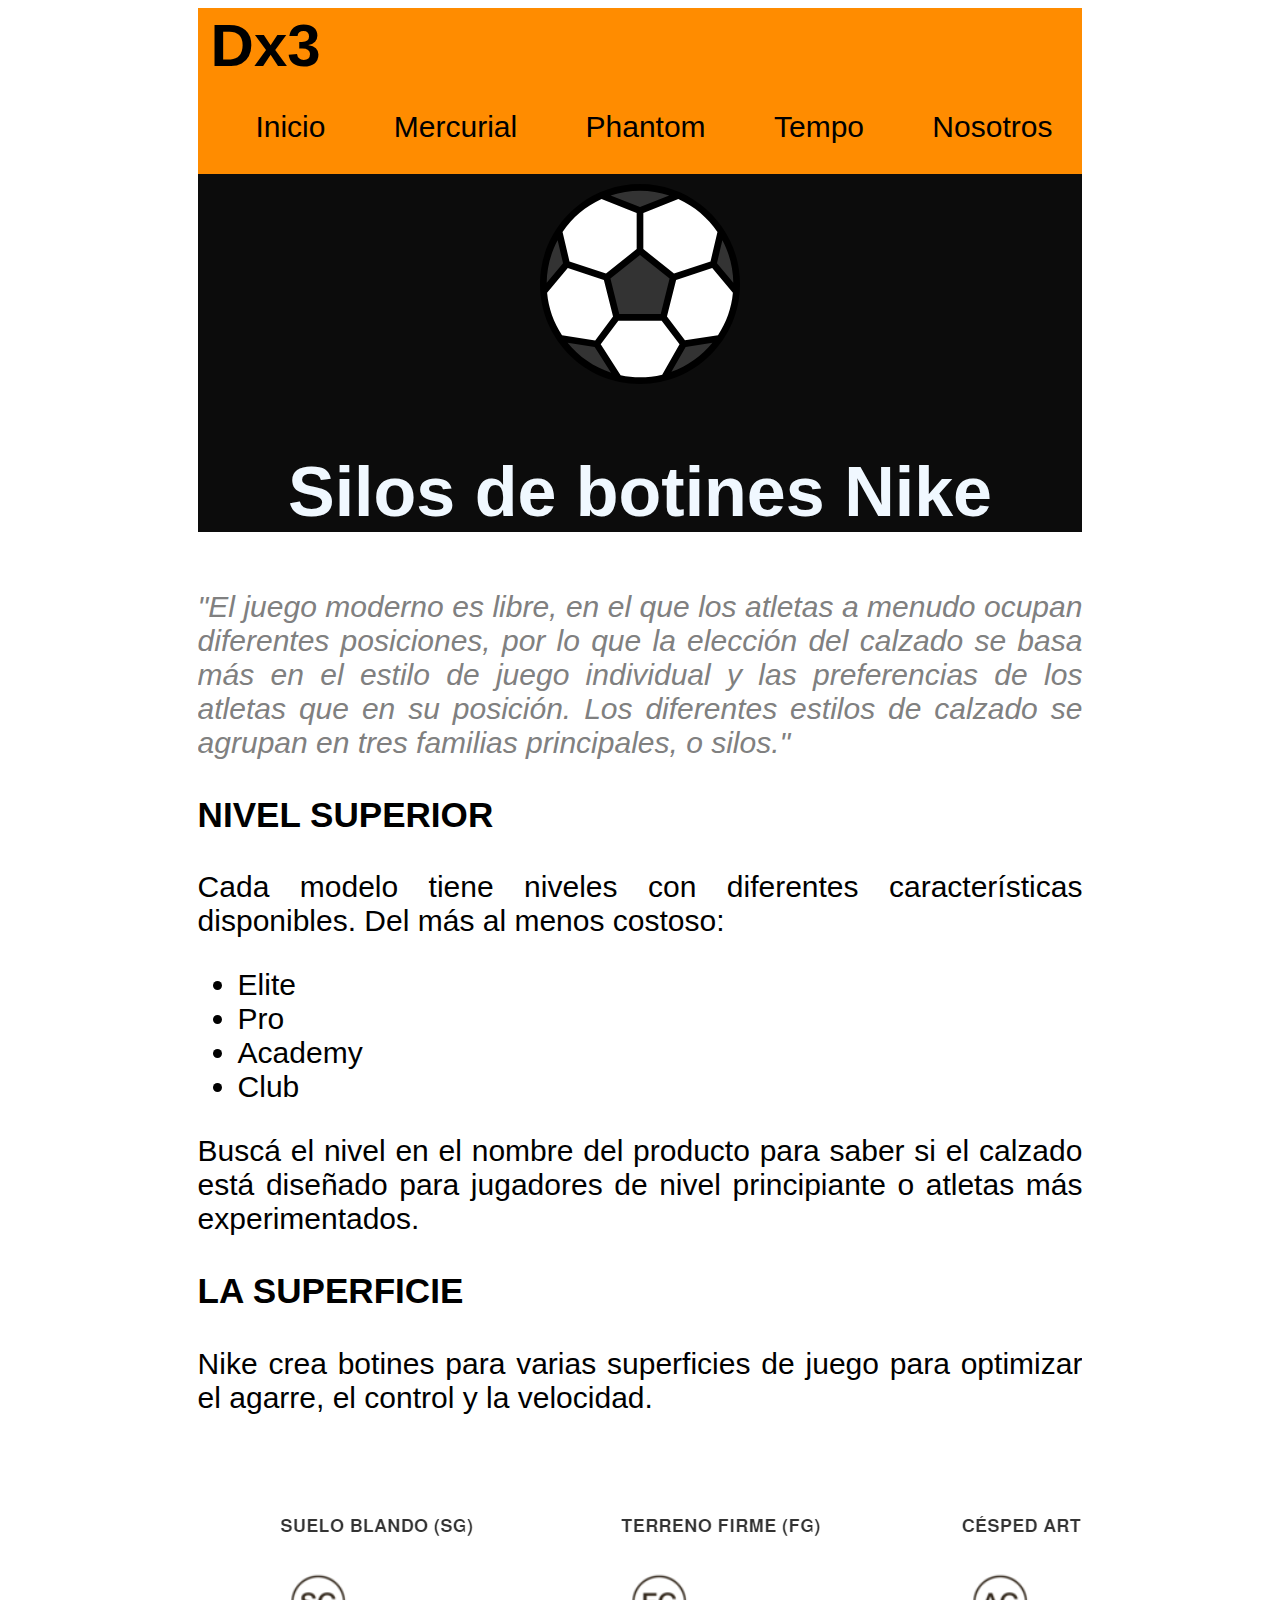
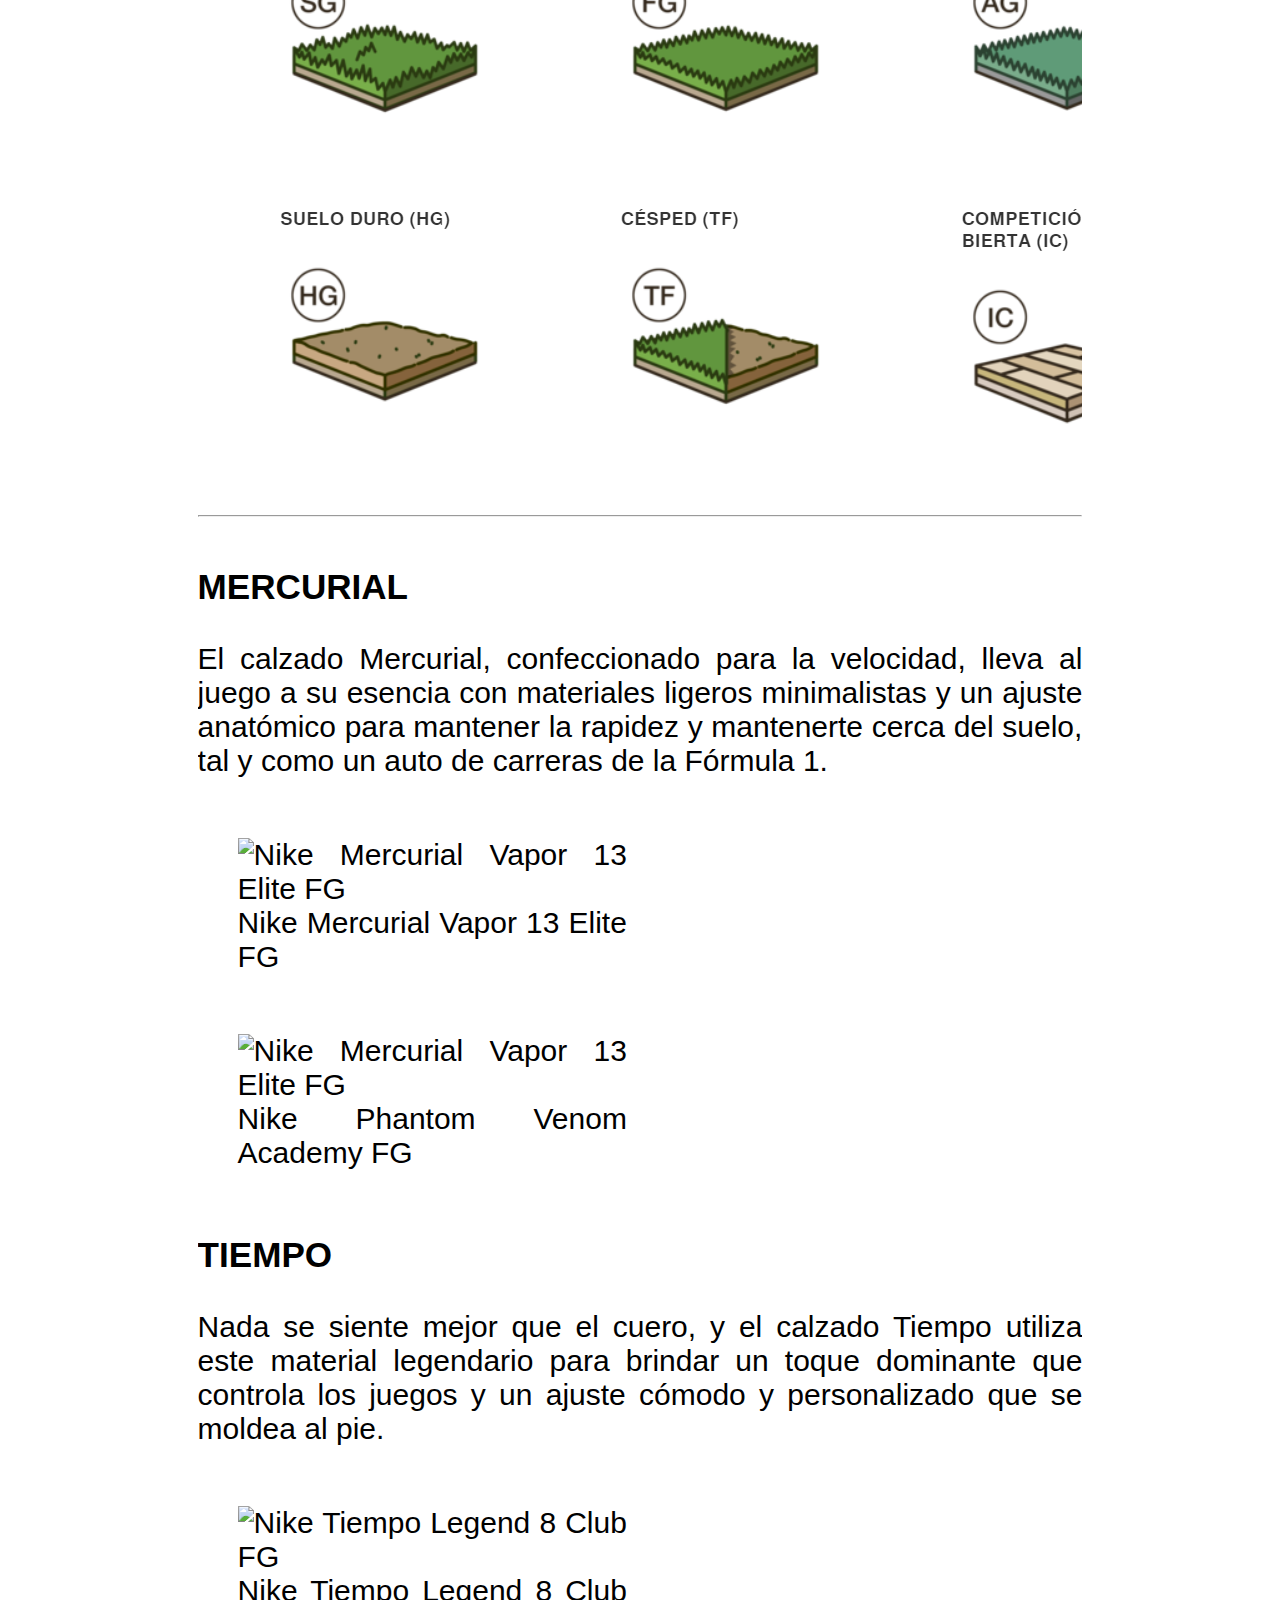
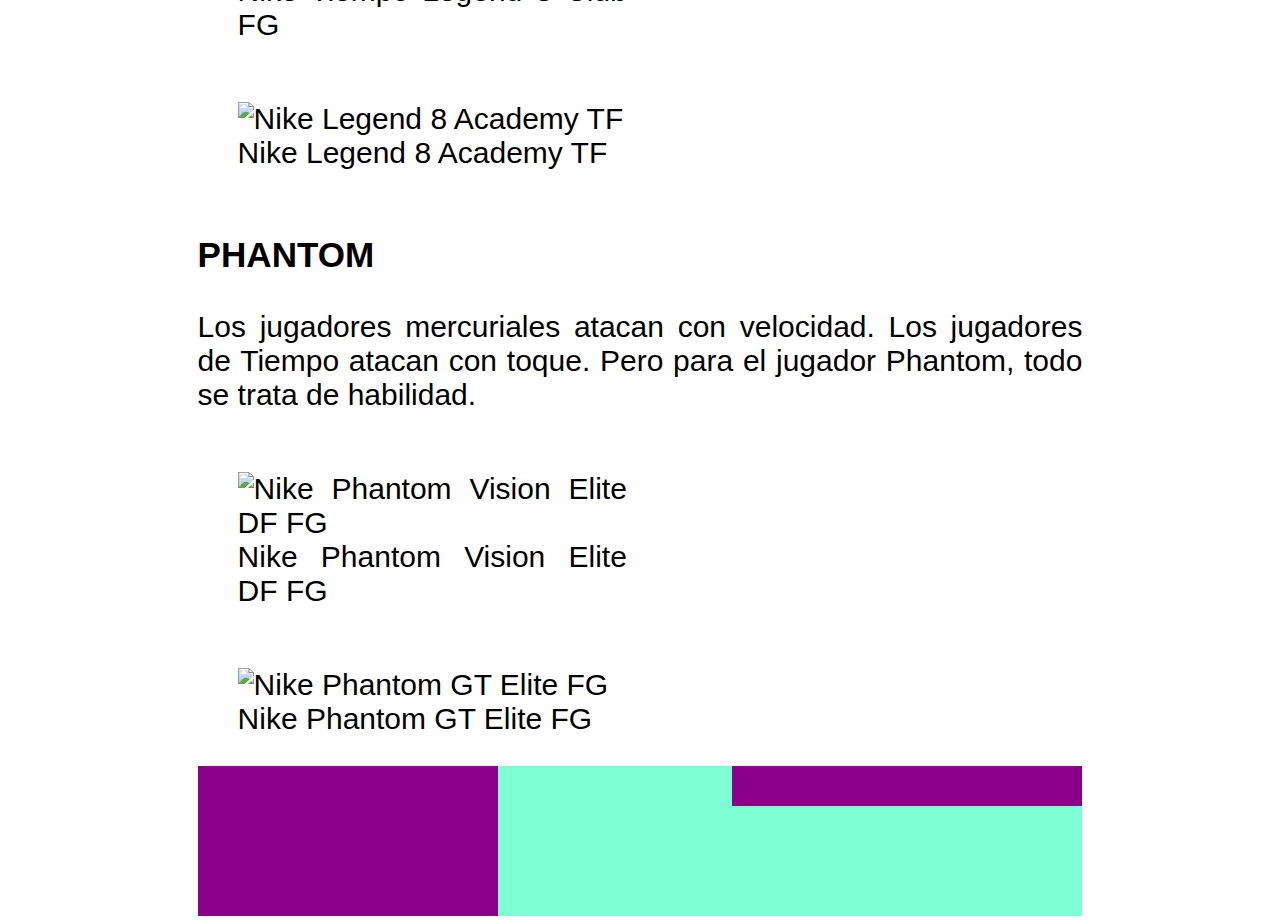
==== index.html @ 19eebcd5 "Add files via upload" ====
<!DOCTYPE html>
<html lang="en">

<head>
    <meta charset="UTF-8">
    <meta http-equiv="X-UA-Compatible" content="IE=edge">
    <meta name="viewport" content="width=device-width, initial-scale=1.0">
    <link rel="stylesheet" href="styles/main.css">
    <title>Document</title>
</head>

<body>
    <header>
        <div id="marca">
            <h1>Dx3</h1>
        </div>
        <div id="botonera">
            <ul>
                <li><a href="index.html">Inicio</a></li>
                <li><a href="mercurial.html">Mercurial</a></li>
                <li><a href="phantom.html">Phantom</a></li>
                <li><a href="tempo.html">Tempo</a></li>

                <li><a href="Contacto.html">Nosotros</a></li>

            </ul>
        </div>
    </header>

    <section id="inicio">
        <div id="banner">
            <img
                src="[data-uri]" />
            <h2>Silos de botines Nike</h2>
        </div>
        <div id="info">
            <p class="cursiva">"El juego moderno es libre, en el que los atletas a menudo ocupan diferentes posiciones,
                por lo que la
                elección del calzado se basa más en el estilo de juego individual y las preferencias de los atletas que
                en su posición. Los diferentes estilos de calzado se agrupan en tres familias principales, o silos."</p>
            <h3>NIVEL SUPERIOR</h3>
            <p>Cada modelo tiene niveles con diferentes características disponibles. Del más al menos costoso:</p>
            <ul>
                <li>Elite</li>
                <li>Pro</li>
                <li>Academy</li>
                <li>Club</li>
            </ul>
            <p>Buscá el nivel en el nombre del producto para saber si el calzado está diseñado para jugadores de nivel
                principiante o atletas más experimentados.</p>
            <h3>LA SUPERFICIE</h3>
            <p>Nike crea botines para varias superficies de juego para optimizar el agarre, el control y la velocidad.
            </p>
            <img src="img/superficies.png" alt="Superficies">
        </div>
        <hr>
        <article id="silos">

            <h3>MERCURIAL</h3>
            <p>El calzado Mercurial, confeccionado para la velocidad, lleva al juego a su esencia con materiales ligeros
                minimalistas y un ajuste anatómico para mantener la rapidez y mantenerte cerca del suelo, tal y como un
                auto de carreras de la Fórmula 1.</p>
            <figure>
                <img src="https://www.dexter.com.ar/on/demandware.static/-/Sites-dabra-catalog/default/dwea3cdd29/products/NI_AQ4176-906/NI_AQ4176-906-1.JPG"
                    alt="Nike Mercurial Vapor 13 Elite FG">
                <figcaption>Nike Mercurial Vapor 13 Elite FG</figcaption>
            </figure>
            <figure>
                <img src="https://tiendafutbol.net/wp-content/uploads/2020/07/137367110.jpg"
                    alt="Nike Mercurial Vapor 13 Elite FG">
                <figcaption>Nike Phantom Venom Academy FG</figcaption>
            </figure>

        </article>

        <article id="silos">

            <h3>TIEMPO</h3>
            <p>Nada se siente mejor que el cuero, y el calzado Tiempo utiliza este material legendario para brindar un
                toque dominante que controla los juegos y un ajuste cómodo y personalizado que se moldea al pie.</p>
            <figure>
                <img src="https://http2.mlstatic.com/D_NQ_NP_688817-MLA45510312447_042021-O.webp"
                    alt="Nike Tiempo Legend 8 Club FG">
                <figcaption>Nike Tiempo Legend 8 Club FG</figcaption>
            </figure>
            <figure>
                <img src="https://http2.mlstatic.com/D_NQ_NP_644975-MLA46257847591_062021-O.webp"
                    alt="Nike Legend 8 Academy TF">
                <figcaption>Nike Legend 8 Academy TF</figcaption>
            </figure>

        </article>

        <article id="silos">

            <h3>PHANTOM</h3>
            <p>Los jugadores mercuriales atacan con velocidad. Los jugadores de Tiempo atacan con toque. Pero para el
                jugador Phantom, todo se trata de habilidad. </p>
            <figure>
                <img src="https://www.dexter.com.ar/on/demandware.static/-/Sites-dabra-catalog/default/dw5e87ab8f/products/NI_AO3262-410/NI_AO3262-410-1.JPG"
                    alt="Nike Phantom Vision Elite DF FG">
                <figcaption>Nike Phantom Vision Elite DF FG</figcaption>
            </figure>
            <figure>
                <img src="https://www.dexter.com.ar/on/demandware.static/-/Sites-dabra-catalog/default/dw59963629/products/NI_CK8439-160/NI_CK8439-160-1.JPG"
                    alt="Nike Phantom GT Elite FG">
                <figcaption>Nike Phantom GT Elite FG</figcaption>
            </figure>

        </article>
    </section>

    <footer>
        <div id="datos"></div>
        <nav id="redes"></nav>
    </footer>

</body>

</html>
---- styles/main.css ----
body{
    font-size: 30px;
    font-family: Verdana, Geneva, Tahoma, sans-serif;
    text-align: justify;
}
header, section, footer{
    width: 70%;
    overflow: auto;
    margin: auto;
}
header{
    background-color: darkorange;
}
#marca{
    float: left;
}
#marca h1{
    margin: 0;
    padding-top: 3px;
    padding-left: 13px;
}
#botonera{
    float: right;
}
#botonera ul{
    margin: 0;
    padding: 0;
    list-style: none;
}

#botonera ul li{
    display: inline;
}
#botonera ul li a{
    display:inline-block;
    padding: 30px ;
    text-decoration: none;
    color: black;
}
#botonera ul li a:hover{
    background-color: rgb(12, 12, 12);
    color: aliceblue;
}
#banner {
    /* height: 300px; */
    box-sizing: border-box;
    background-color: rgb(12, 12, 12);
}
.cursiva{
    font-style: italic;
    color: grey;
}
#banner img{
    width: 200px;
    display:block;
    margin:auto;
    padding-top: 10px;
    padding-bottom: 10px;
}
#banner h2{
    text-align: center;
    font-size: 70px;
    color: aliceblue;
}
#silos{
    overflow: hidden;
}
#caracteristicas{
    overflow: hidden;
}
#silos figure{
    float: left;
    width: 44%;
}
#silos figure img{
    width: 100%;
}
#datos {
    width: 300px;
    height: 150px;
    background-color: darkmagenta;
    float: left;
  }
  #redes {
    width: 350px;
    height: 40px;
    background-color: darkmagenta;
    float: right;
  }
  footer{
      background-color: aquamarine;
  }
  #info{
      width: 100%;
  }
#video{
    margin-left: 30%;
}
#txt-carac{
    float: left;
    width: 70%;
}
#img-carac{
    width: 30%;
    float: right;
}
#img-carac img{
    width: 100%;
}
#comprar{
    display: flex;
    flex-direction: row;
}
.card {
    display: flex;
    flex-direction: column;
    box-shadow: 0 4px 8px 0 rgba(0, 0, 0, 0.2);
    max-width: 300px;
    margin: 20px;
    text-align: center;
  }
  
  .price {
    color: grey;
    font-size: 22px;
  }
  .card a {
    border: none;
    outline: 0;
    padding-top: 12px;
    padding-bottom: 12px;
    color: white;
    background-color: #000;
    text-align: center;
    cursor: pointer;
    width: 100%;
    font-size: 18px;
  }
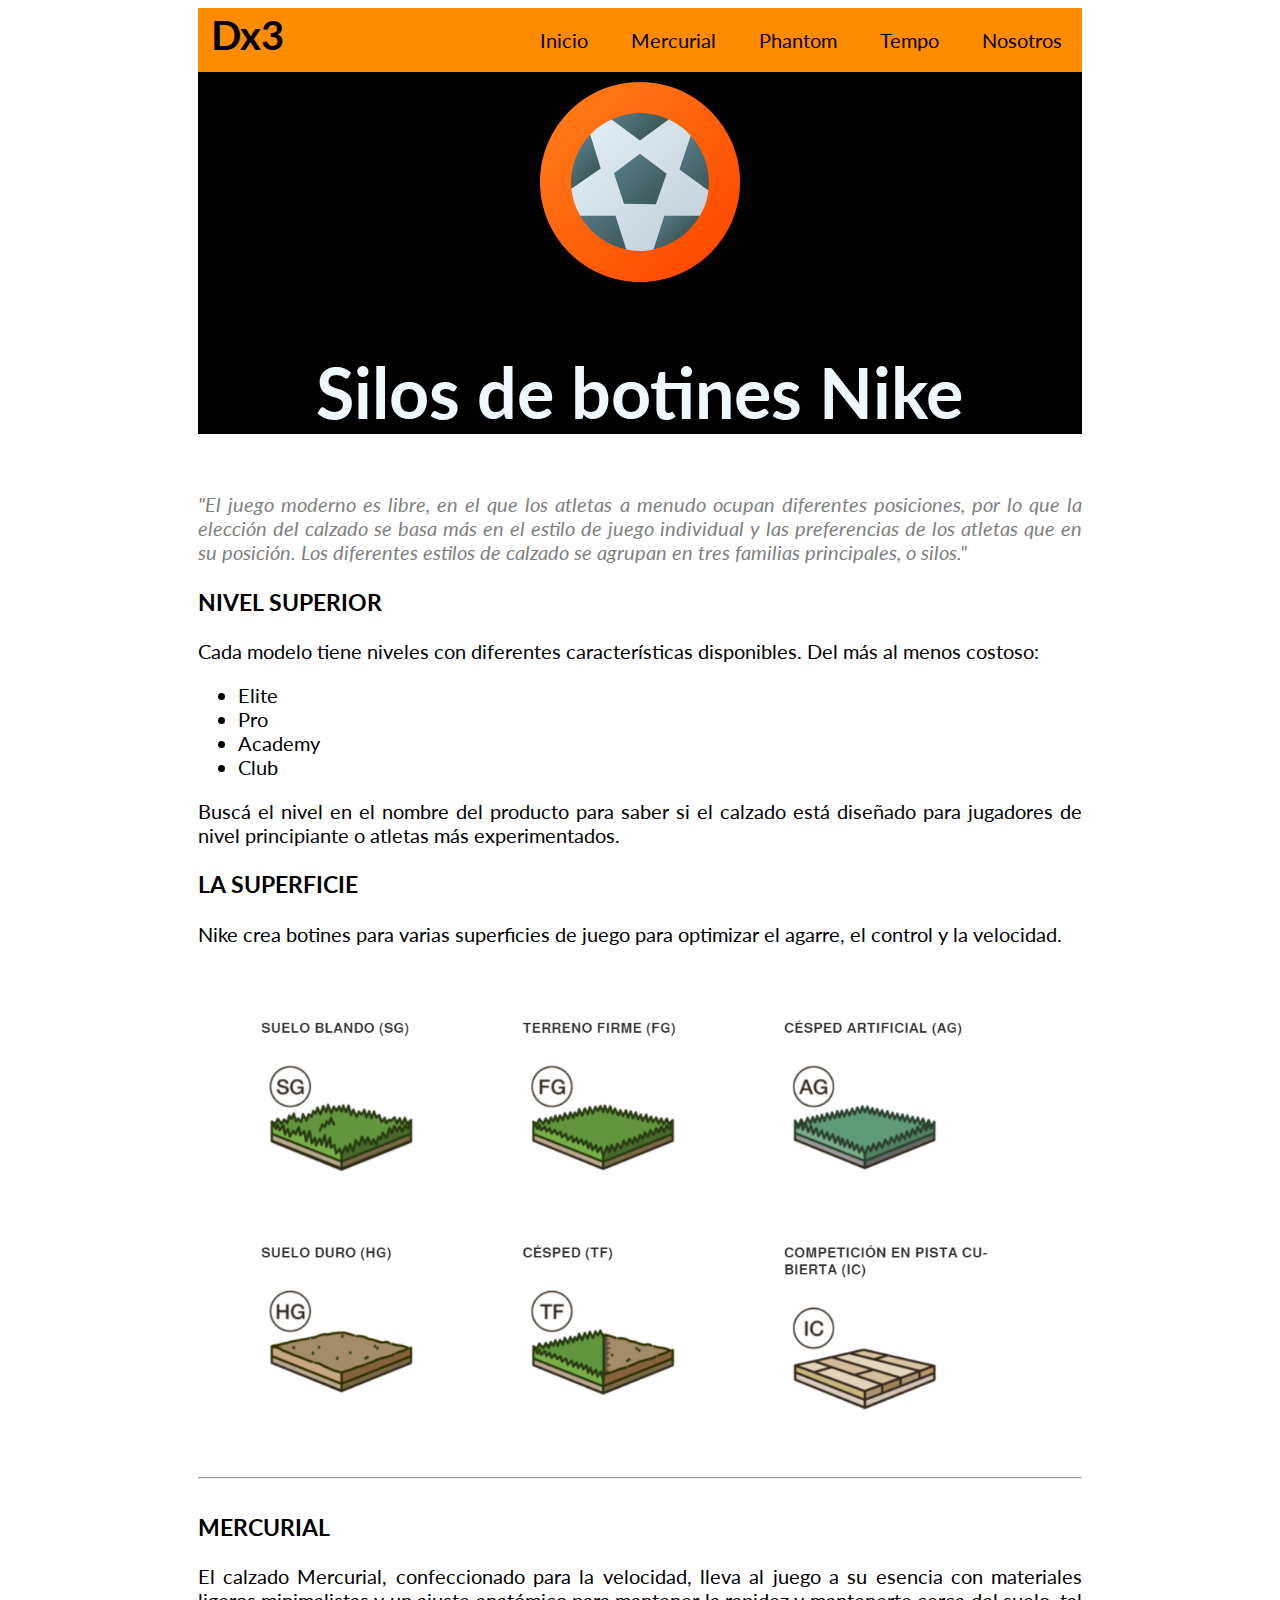
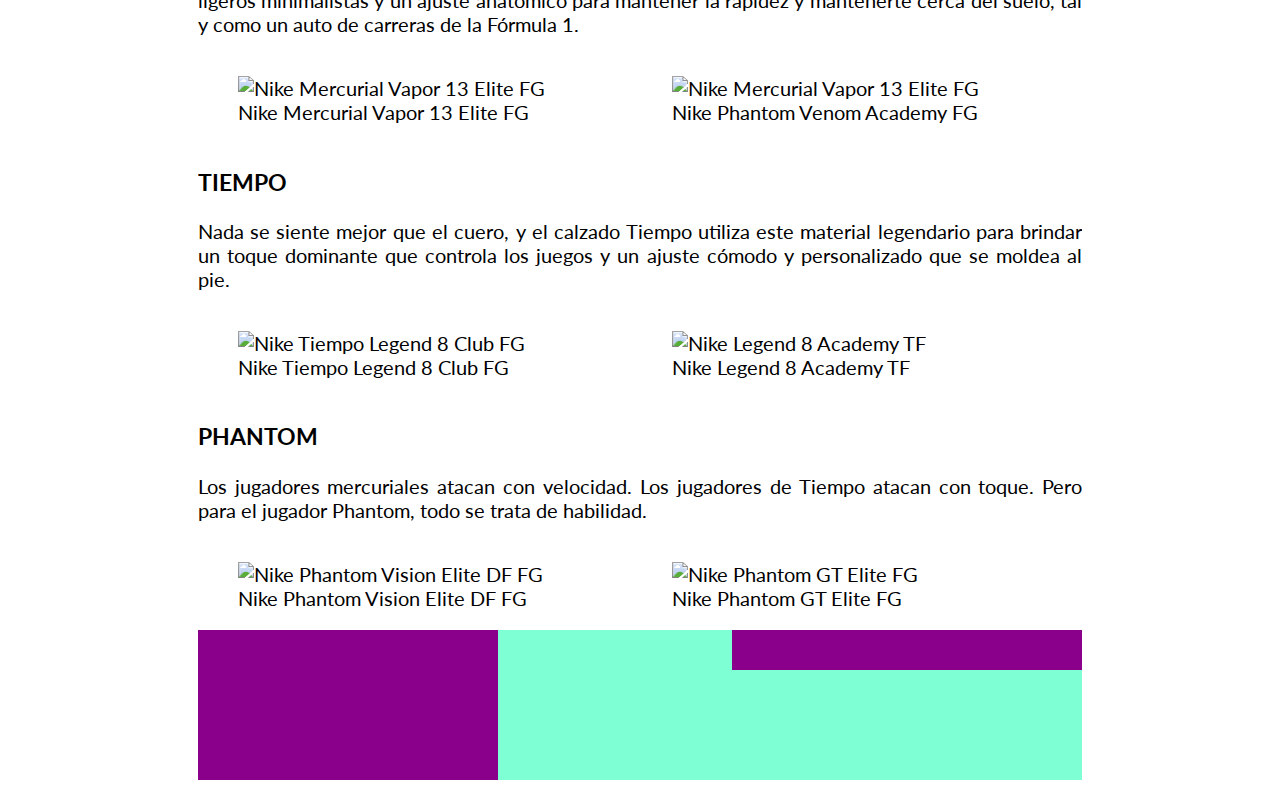
==== commit 17f208a0: "Add files via upload" ====
--- a/index.html
+++ b/index.html
@@ -29,8 +29,7 @@
 
     <section id="inicio">
         <div id="banner">
-            <img
-                src="[data-uri]" />
+            <img src="[data-uri]" />
             <h2>Silos de botines Nike</h2>
         </div>
         <div id="info">
@@ -51,7 +50,10 @@
             <h3>LA SUPERFICIE</h3>
             <p>Nike crea botines para varias superficies de juego para optimizar el agarre, el control y la velocidad.
             </p>
-            <img src="img/superficies.png" alt="Superficies">
+            <div id="img-superficies">
+                <img src="img/superficies.png" alt="Superficies">
+
+            </div>
         </div>
         <hr>
         <article id="silos">
--- a/styles/main.css
+++ b/styles/main.css
@@ -1,6 +1,7 @@
+@import url('https://fonts.googleapis.com/css2?family=Lato:wght@100;400&display=swap');
 body{
-    font-size: 30px;
-    font-family: Verdana, Geneva, Tahoma, sans-serif;
+    font-size: 20px;
+    font-family: 'Lato', sans-serif;
     text-align: justify;
 }
 header, section, footer{
@@ -20,6 +21,7 @@
     padding-left: 13px;
 }
 #botonera{
+    font-size: 10px;
     float: right;
 }
 #botonera ul{
@@ -27,24 +29,27 @@
     padding: 0;
     list-style: none;
 }
-
+#img-superficies img{
+    width: 100%;
+}
 #botonera ul li{
     display: inline;
 }
 #botonera ul li a{
+    font-size: 20px;
     display:inline-block;
-    padding: 30px ;
+    padding: 20px ;
     text-decoration: none;
     color: black;
 }
 #botonera ul li a:hover{
-    background-color: rgb(12, 12, 12);
+    background-color: rgb(0, 0, 0);
     color: aliceblue;
 }
 #banner {
     /* height: 300px; */
     box-sizing: border-box;
-    background-color: rgb(12, 12, 12);
+    background-color: rgb(0, 0, 0);
 }
 .cursiva{
     font-style: italic;
@@ -70,7 +75,7 @@
 }
 #silos figure{
     float: left;
-    width: 44%;
+    width: 40%;
 }
 #silos figure img{
     width: 100%;
@@ -94,35 +99,54 @@
       width: 100%;
   }
 #video{
-    margin-left: 30%;
+    width: 100%;
 }
-#txt-carac{
-    float: left;
-    width: 70%;
+#txt-carac p{
+    text-align:justify;
 }
 #img-carac{
-    width: 30%;
-    float: right;
+    margin-left: 15px;
+    /* margin-bottom: 10px; */
+    margin-top: 30px;
+    width: 55%;
+    float: right; 
+    
 }
 #img-carac img{
     width: 100%;
 }
 #comprar{
+    padding-left: 10%;
+    padding-right: 10%;
     display: flex;
-    flex-direction: row;
+    flex-flow: row wrap;
+    column-gap: 10%;
+    row-gap: 20px;
+    vertical-align: middle;
+}
+#comprar>div{
+    width: 45%;
 }
 .card {
+    background-color: #f8f4f4;
     display: flex;
     flex-direction: column;
     box-shadow: 0 4px 8px 0 rgba(0, 0, 0, 0.2);
-    max-width: 300px;
-    margin: 20px;
     text-align: center;
+  }
+  .card h3{
+      margin-top: 0;
+  }
+  .card p{
+      height: 70px;
+      font-size: 15px;
   }
   
   .price {
     color: grey;
     font-size: 22px;
+    margin-bottom: 0%;
+    margin-top: 0%;
   }
   .card a {
     border: none;
@@ -135,4 +159,5 @@
     cursor: pointer;
     width: 100%;
     font-size: 18px;
+    text-decoration: none;
   }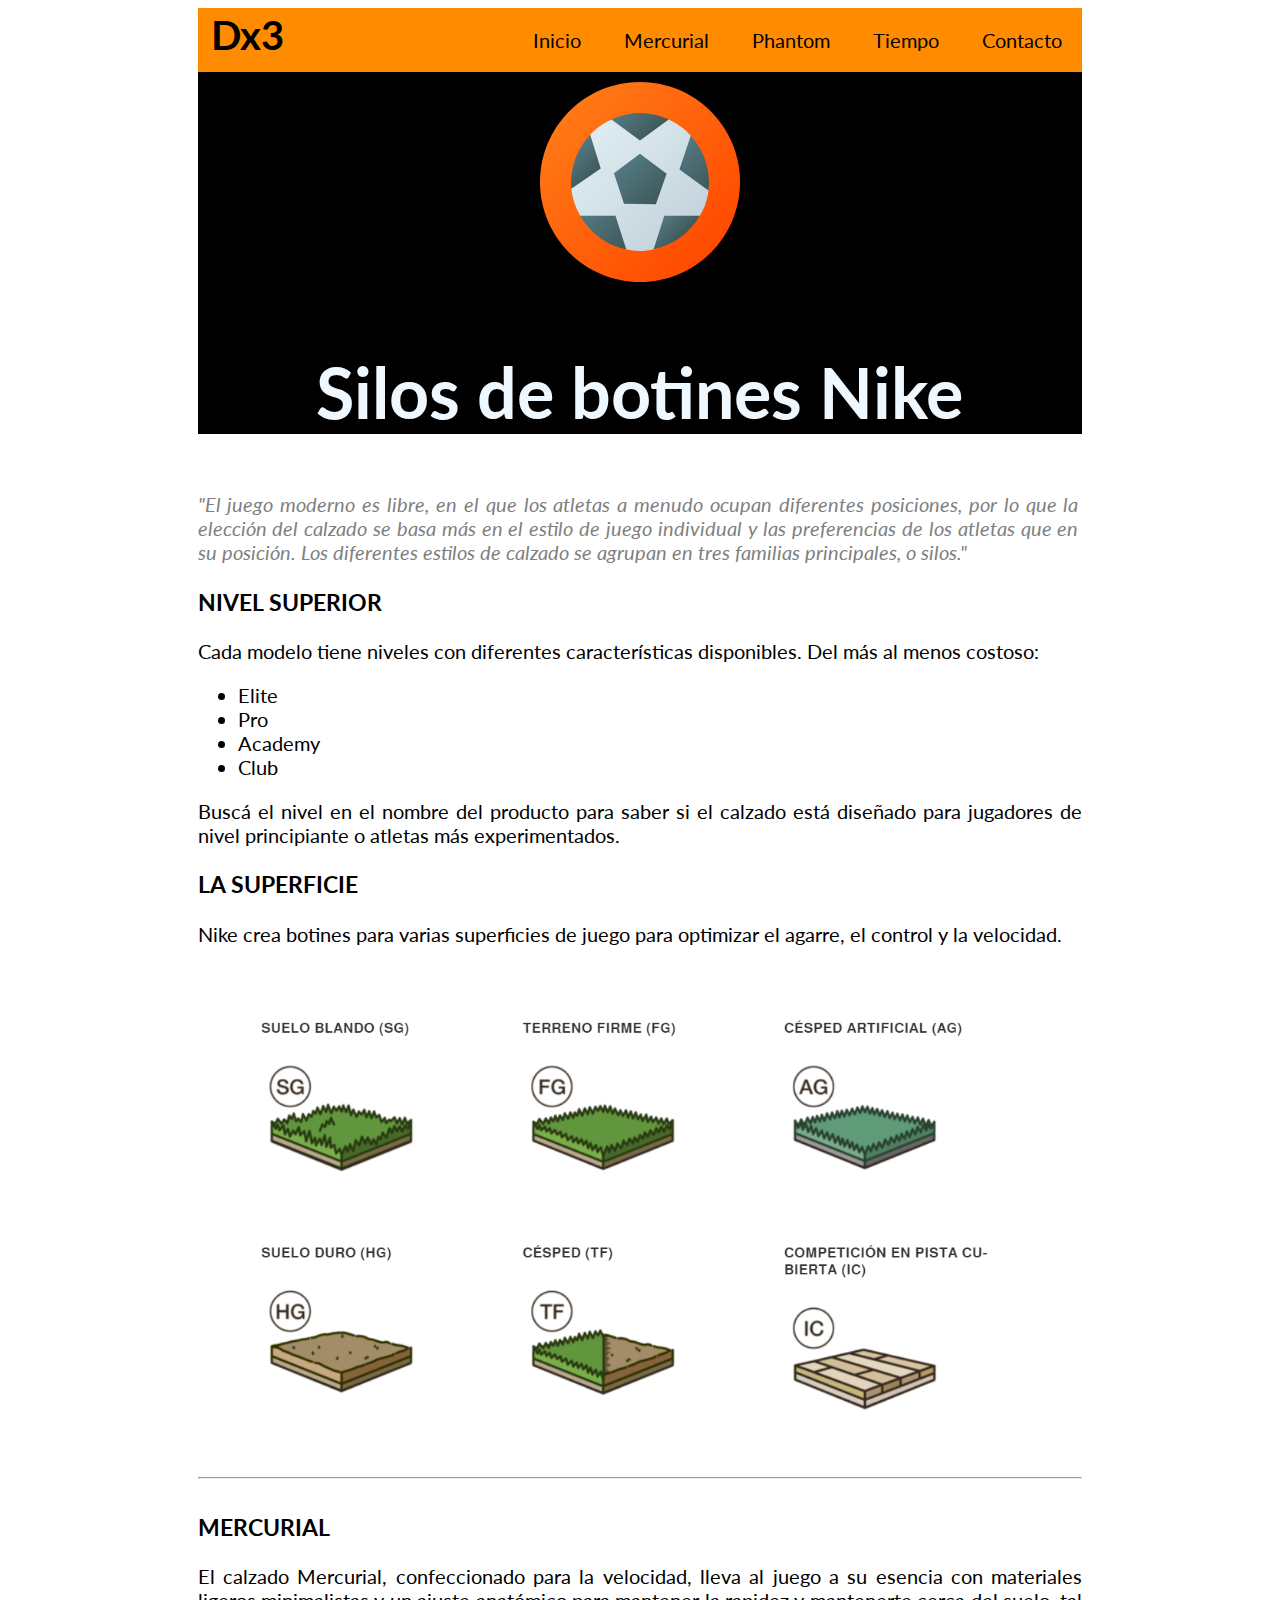
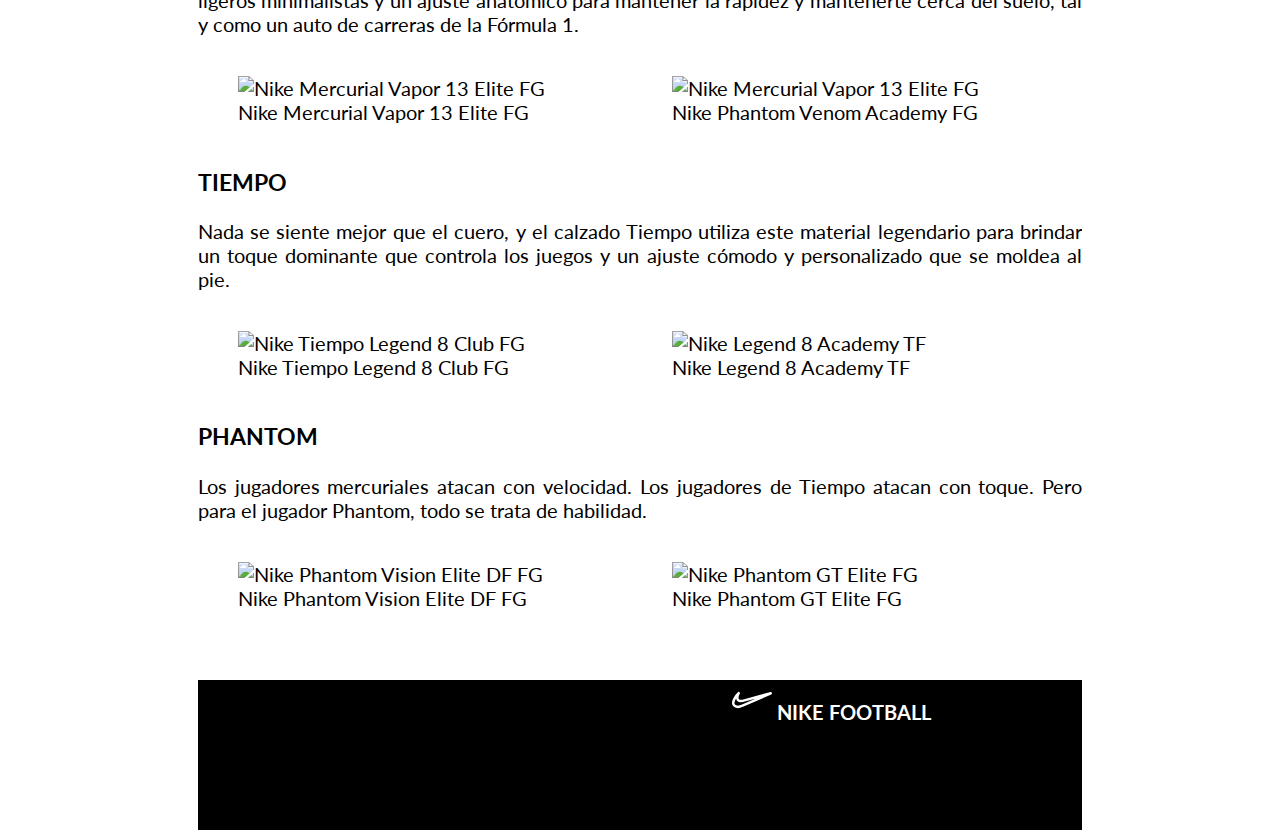
==== commit 47fa9158: "ultimos cambios" ====
--- a/index.html
+++ b/index.html
@@ -3,10 +3,12 @@
 
 <head>
     <meta charset="UTF-8">
+    <link rel="icon" href="https://image.flaticon.com/icons/png/512/1099/1099672.png">
     <meta http-equiv="X-UA-Compatible" content="IE=edge">
     <meta name="viewport" content="width=device-width, initial-scale=1.0">
     <link rel="stylesheet" href="styles/main.css">
-    <title>Document</title>
+    
+    <title>Dx3</title>
 </head>
 
 <body>
@@ -19,9 +21,9 @@
                 <li><a href="index.html">Inicio</a></li>
                 <li><a href="mercurial.html">Mercurial</a></li>
                 <li><a href="phantom.html">Phantom</a></li>
-                <li><a href="tempo.html">Tempo</a></li>
+                <li><a href="tiempo.html">Tiempo</a></li>
 
-                <li><a href="Contacto.html">Nosotros</a></li>
+                <li><a href="contacto.html">Contacto</a></li>
 
             </ul>
         </div>
@@ -113,8 +115,11 @@
     </section>
 
     <footer>
-        <div id="datos"></div>
-        <nav id="redes"></nav>
+        <nav id="redes">
+            <a href="https://www.nike.com/soccer" target="_blank"><img src="[data-uri]" />
+                <h4>NIKE FOOTBALL</h4>
+            </a>
+        </nav>
     </footer>
 
 </body>
--- a/styles/main.css
+++ b/styles/main.css
@@ -1,163 +1,244 @@
-@import url('https://fonts.googleapis.com/css2?family=Lato:wght@100;400&display=swap');
-body{
-    font-size: 20px;
-    font-family: 'Lato', sans-serif;
-    text-align: justify;
-}
-header, section, footer{
-    width: 70%;
+@import url("https://fonts.googleapis.com/css2?family=Lato:wght@100;400&display=swap");
+body {
+  font-size: 20px;
+  font-family: "Lato", sans-serif;
+  text-align: justify;
+}
+header,
+section,
+footer {
+  width: 70%;
+  overflow: auto;
+  margin: auto;
+}
+footer {
+  margin-top: 50px;
+}
+header {
+  background-color: darkorange;
+}
+#marca {
+  float: left;
+}
+#marca h1 {
+  margin: 0;
+  padding-top: 3px;
+  padding-left: 13px;
+}
+#botonera {
+  font-size: 10px;
+  float: right;
+}
+#botonera ul {
+  margin: 0;
+  padding: 0;
+  list-style: none;
+}
+#img-superficies img {
+  width: 100%;
+}
+#botonera ul li {
+  display: inline;
+}
+#botonera ul li a {
+  font-size: 20px;
+  display: inline-block;
+  padding: 20px;
+  text-decoration: none;
+  color: black;
+}
+#botonera ul li a:hover {
+  background-color: rgb(0, 0, 0);
+  color: aliceblue;
+}
+#banner {
+  /* height: 300px; */
+  box-sizing: border-box;
+  background-color: rgb(0, 0, 0);
+}
+.cursiva {
+  font-style: italic;
+  color: grey;
+  padding-right: 4px;
+}
+#banner img {
+  width: 200px;
+  display: block;
+  margin: auto;
+  padding-top: 10px;
+  padding-bottom: 10px;
+}
+#banner h2 {
+  text-align: center;
+  font-size: 70px;
+  color: aliceblue;
+}
+#silos {
+  overflow: hidden;
+}
+#caracteristicas {
+  overflow: hidden;
+}
+#silos figure {
+  float: left;
+  width: 40%;
+}
+#silos figure img {
+  width: 100%;
+}
+
+#redes {
+  width: 350px;
+  height: 40px;
+  float: right;
+}
+#redes a{
+    display: inline-block;
+    text-decoration: none;
+    color: white;
+}
+#redes img{
+    height: 40px;
+}
+#redes h4{
+    margin: 0;
+    padding: 0;
+    display: inline-block;
+}
+footer {
+    height: 150px;
+  background-color: black;
+}
+#info {
+  width: 100%;
+}
+#video {
+  width: 100%;
+}
+#txt-carac p {
+  text-align: justify;
+}
+#img-carac {
+  margin-left: 15px;
+  /* margin-bottom: 10px; */
+  margin-top: 30px;
+  width: 55%;
+  float: right;
+}
+#img-carac img {
+  width: 100%;
+}
+#comprar {
+  display: flex;
+  justify-content: space-evenly;
+  align-items: center;
+  flex-flow: row wrap;
+  row-gap: 2%;
+  column-gap: 2%;
+}
+#comprar > .card {
+  margin-top: 30px;
+  width: 20%;
+}
+.card {
+  margin-top: 20px;
+  margin-right: 20px;
+  background-color: #f8f4f4;
+  display: flex;
+  flex-direction: column;
+  box-shadow: 0 4px 8px 0 rgba(0, 0, 0, 0.2);
+  text-align: center;
+  margin-bottom: 30px;
+}
+.card h3 {
+  margin-top: 0;
+  height: 30px;
+}
+.card p {
+  text-align: center;
+  padding-left: 10px;
+  padding-right: 10px;
+  height: 120px;
+  font-size: 20px;
+  margin-bottom: 50px;
+}
+
+.price {
+  color: grey;
+  font-size: 22px;
+  margin-bottom: 0%;
+  margin-top: 0%;
+}
+.card a {
+  border: none;
+  outline: 0;
+  padding-top: 12px;
+  padding-bottom: 12px;
+  color: white;
+  background-color: #000;
+  text-align: center;
+  cursor: pointer;
+  width: 100%;
+  font-size: 18px;
+  text-decoration: none;
+}
+form {
+  padding: 30px;
+  border: solid;
+  width: fit-content;
+  border-radius: 7px;
+}
+form ul {
+  float: left;
+  padding-left: 0;
+  margin-right: 100px;
+}
+form ul li {
+  padding-bottom: 10px;
+  list-style: none;
+}
+#formulario {
+  overflow: hidden;
+}
+textarea {
+  resize: none;
+}
+@media all and (min-width: 600px) and (max-width: 1023px) {
+  header,
+  section,
+  footer {
+    width: 90%;
     overflow: auto;
     margin: auto;
-}
-header{
-    background-color: darkorange;
-}
-#marca{
-    float: left;
-}
-#marca h1{
-    margin: 0;
-    padding-top: 3px;
-    padding-left: 13px;
-}
-#botonera{
-    font-size: 10px;
-    float: right;
-}
-#botonera ul{
-    margin: 0;
-    padding: 0;
-    list-style: none;
-}
-#img-superficies img{
+  }
+  .card h3 {
+    margin-bottom: 70px;
+  }
+  .card p {
+    margin-bottom: 70px;
+  }
+  form {
+    margin-bottom: 30px;
+  }
+  #comprar > .card {
+    width: 40%;
+  }
+  #img-carac {
     width: 100%;
-}
-#botonera ul li{
-    display: inline;
-}
-#botonera ul li a{
+  }
+  .card p {
     font-size: 20px;
-    display:inline-block;
-    padding: 20px ;
-    text-decoration: none;
-    color: black;
-}
-#botonera ul li a:hover{
-    background-color: rgb(0, 0, 0);
-    color: aliceblue;
-}
-#banner {
-    /* height: 300px; */
-    box-sizing: border-box;
-    background-color: rgb(0, 0, 0);
-}
-.cursiva{
-    font-style: italic;
-    color: grey;
-}
-#banner img{
-    width: 200px;
-    display:block;
-    margin:auto;
-    padding-top: 10px;
-    padding-bottom: 10px;
-}
-#banner h2{
-    text-align: center;
-    font-size: 70px;
-    color: aliceblue;
-}
-#silos{
-    overflow: hidden;
-}
-#caracteristicas{
-    overflow: hidden;
-}
-#silos figure{
-    float: left;
-    width: 40%;
-}
-#silos figure img{
+  }
+}
+@media all and (max-width: 599px) {
+  header,
+  section,
+  footer {
+    width: 90%;
+    overflow: auto;
+    margin: auto;
+  }
+  #comprar > .card {
     width: 100%;
-}
-#datos {
-    width: 300px;
-    height: 150px;
-    background-color: darkmagenta;
-    float: left;
-  }
-  #redes {
-    width: 350px;
-    height: 40px;
-    background-color: darkmagenta;
-    float: right;
-  }
-  footer{
-      background-color: aquamarine;
-  }
-  #info{
-      width: 100%;
-  }
-#video{
-    width: 100%;
-}
-#txt-carac p{
-    text-align:justify;
-}
-#img-carac{
-    margin-left: 15px;
-    /* margin-bottom: 10px; */
-    margin-top: 30px;
-    width: 55%;
-    float: right; 
-    
-}
-#img-carac img{
-    width: 100%;
-}
-#comprar{
-    padding-left: 10%;
-    padding-right: 10%;
-    display: flex;
-    flex-flow: row wrap;
-    column-gap: 10%;
-    row-gap: 20px;
-    vertical-align: middle;
-}
-#comprar>div{
-    width: 45%;
-}
-.card {
-    background-color: #f8f4f4;
-    display: flex;
-    flex-direction: column;
-    box-shadow: 0 4px 8px 0 rgba(0, 0, 0, 0.2);
-    text-align: center;
-  }
-  .card h3{
-      margin-top: 0;
-  }
-  .card p{
-      height: 70px;
-      font-size: 15px;
-  }
-  
-  .price {
-    color: grey;
-    font-size: 22px;
-    margin-bottom: 0%;
-    margin-top: 0%;
-  }
-  .card a {
-    border: none;
-    outline: 0;
-    padding-top: 12px;
-    padding-bottom: 12px;
-    color: white;
-    background-color: #000;
-    text-align: center;
-    cursor: pointer;
-    width: 100%;
-    font-size: 18px;
-    text-decoration: none;
-  }+  }
+}
